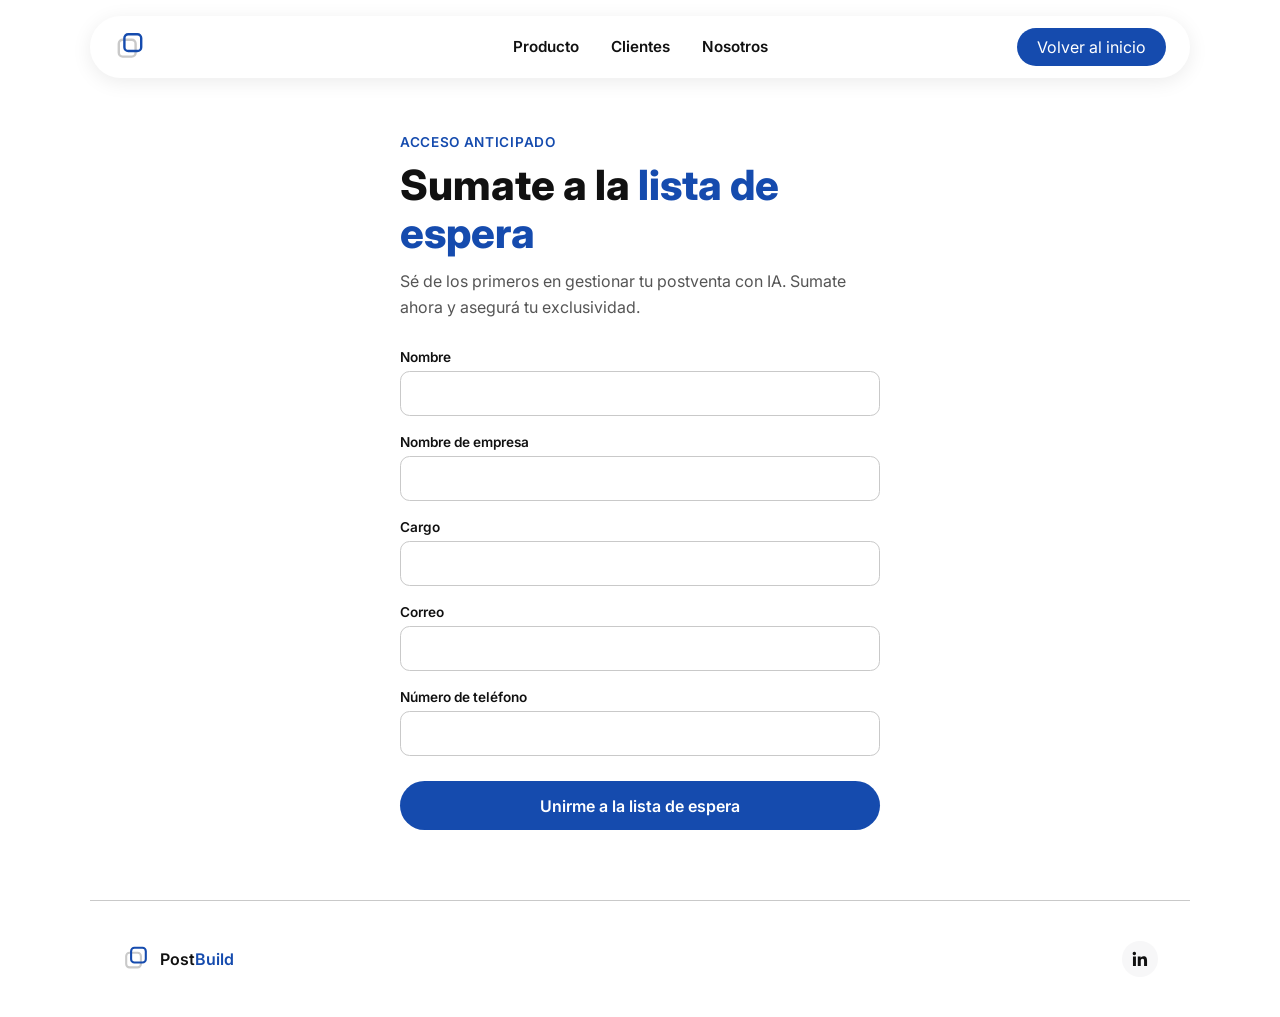
==== waitlist.html @ 0b9e725b "Add waitlist page with Google Sheets integration and email notifications Replace demo CTA with a wai" ====
<!DOCTYPE html>
<html lang="es">
<head>
  <meta charset="UTF-8">
  <meta name="viewport" content="width=device-width, initial-scale=1.0">
  <title>Lista de espera — PostBuild</title>
  <meta name="description" content="Sumate a la lista de espera de PostBuild y sé de los primeros en automatizar la postventa de tus viviendas con IA.">
  <link rel="preconnect" href="https://fonts.googleapis.com">
  <link rel="preconnect" href="https://fonts.gstatic.com" crossorigin>
  <link href="https://fonts.googleapis.com/css2?family=Inter:wght@400;500;600;800&display=swap" rel="stylesheet">
  <link rel="stylesheet" href="css/styles.css">
</head>
<body>
  <header class="navbar">
    <div class="navbar__brand">
      <a href="index.html">
        <img src="Imagenes/PostBuild_logotipo_fondo_blanco.svg" alt="PostBuild" class="navbar__logo">
      </a>
    </div>
    <nav class="navbar__nav" id="navbar-nav">
      <a href="index.html#producto">Producto</a>
      <a href="index.html#clientes">Clientes</a>
      <a href="index.html#nosotros">Nosotros</a>
    </nav>
    <a href="index.html" class="navbar__cta navbar__cta--desktop">Volver al inicio</a>
    <button class="navbar__toggle" id="navbar-toggle" aria-label="Abrir menú" aria-expanded="false">
      <span></span>
      <span></span>
      <span></span>
    </button>
  </header>

  <section class="waitlist">
    <div class="waitlist__card">
      <span class="waitlist__eyebrow">Acceso anticipado</span>
      <h1 class="waitlist__title">Sumate a la <span class="accent">lista de espera</span></h1>
      <p class="waitlist__text">Sé de los primeros en gestionar tu postventa con IA. Sumate ahora y asegurá tu exclusividad.</p>

      <form class="waitlist__form" id="waitlist-form" novalidate>
        <div class="waitlist__field">
          <label for="nombre">Nombre</label>
          <input type="text" id="nombre" name="nombre" autocomplete="name" required>
        </div>
        <div class="waitlist__field">
          <label for="empresa">Nombre de empresa</label>
          <input type="text" id="empresa" name="empresa" autocomplete="organization" required>
        </div>
        <div class="waitlist__field">
          <label for="cargo">Cargo</label>
          <input type="text" id="cargo" name="cargo" autocomplete="organization-title" required>
        </div>
        <div class="waitlist__field">
          <label for="correo">Correo</label>
          <input type="email" id="correo" name="correo" autocomplete="email" required>
        </div>
        <div class="waitlist__field">
          <label for="telefono">Número de teléfono</label>
          <input type="tel" id="telefono" name="telefono" autocomplete="tel" required>
        </div>

        <button type="submit" class="waitlist__submit">Unirme a la lista de espera</button>
      </form>

    </div>
  </section>

  <div class="waitlist__toast" id="waitlist-success" role="alert" hidden>
    <svg class="waitlist__toast-icon" viewBox="0 0 24 24" width="28" height="28" aria-hidden="true">
      <circle cx="12" cy="12" r="11" fill="#1FA855"/>
      <path d="M7 12.5l3 3 7-7" fill="none" stroke="#FFFFFF" stroke-width="2" stroke-linecap="round" stroke-linejoin="round"/>
    </svg>
    <div class="waitlist__toast-text">
      <span class="waitlist__toast-title">¡Listo!</span>
      <p>Recibimos tus datos. Te vamos a contactar apenas tengamos un cupo disponible.</p>
    </div>
  </div>

  <footer class="site-footer">
    <div class="site-footer__brand">
      <img src="Imagenes/PostBuild_logotipo_fondo_blanco.svg" alt="PostBuild" class="site-footer__logo">
      <span class="site-footer__name">Post<span class="accent">Build</span></span>
    </div>
    <a href="https://www.linkedin.com/company/postbuild-ia/?viewAsMember=true" target="_blank" rel="noopener noreferrer" class="site-footer__social" aria-label="PostBuild en LinkedIn">
      <svg viewBox="0 0 24 24" width="20" height="20" fill="currentColor" aria-hidden="true">
        <path d="M20.45 20.45h-3.56v-5.57c0-1.33-.02-3.04-1.85-3.04-1.85 0-2.14 1.45-2.14 2.94v5.67H9.34V9h3.42v1.56h.05c.48-.9 1.64-1.85 3.38-1.85 3.61 0 4.28 2.38 4.28 5.47v6.27zM5.34 7.43a2.07 2.07 0 1 1 0-4.13 2.07 2.07 0 0 1 0 4.13zM7.12 20.45H3.56V9h3.56v11.45z"/>
      </svg>
    </a>
  </footer>

  <script src="js/waitlist.js" defer></script>
</body>
</html>
---- css/styles.css ----
:root {
  --color-blue: #154BAE;
  --color-dark: #111111;
  --color-gray: #C9C9C9;
  --color-bg: #FFFFFF;
}

* {
  box-sizing: border-box;
  margin: 0;
  padding: 0;
}

body {
  font-family: 'Inter', system-ui, -apple-system, 'Segoe UI', sans-serif;
  background-color: var(--color-bg);
  color: var(--color-dark);
}

.navbar {
  position: fixed;
  top: 1rem;
  left: 0;
  right: 0;
  z-index: 1000;
  display: grid;
  grid-template-columns: 1fr auto 1fr;
  align-items: center;
  max-width: 1100px;
  margin: 0 auto;
  padding: 0.75rem 1.5rem;
  background-color: var(--color-bg);
  border-radius: 999px;
  box-shadow: 0 4px 20px rgba(0, 0, 0, 0.08);
}

.navbar__brand {
  justify-self: start;
}

.navbar__cta--desktop {
  justify-self: end;
}

.navbar__cta--mobile {
  display: none;
}

.navbar__logo {
  display: block;
  height: 32px;
  width: auto;
}

.navbar__nav {
  display: flex;
  align-items: center;
  gap: 2rem;
}

.navbar__nav a {
  color: var(--color-dark);
  text-decoration: none;
  font-weight: 600;
  font-size: 0.95rem;
  transition: color 0.2s ease;
}

.navbar__nav a:hover {
  color: var(--color-blue);
}

.navbar__cta {
  background-color: var(--color-blue);
  color: #FFFFFF !important;
  text-decoration: none;
  padding: 0.55rem 1.25rem;
  border-radius: 999px;
  transition: background-color 0.2s ease, transform 0.2s ease;
}

.navbar__cta:hover {
  background-color: #103c8c;
  transform: translateY(-1px);
}

.navbar__toggle {
  display: none;
  grid-column: 3;
  justify-self: end;
  flex-direction: column;
  justify-content: center;
  align-items: center;
  gap: 5px;
  width: 32px;
  height: 32px;
  background: none;
  border: none;
  cursor: pointer;
  padding: 0;
}

.navbar__toggle span {
  display: block;
  width: 22px;
  height: 2px;
  background-color: var(--color-dark);
  border-radius: 2px;
  transition: transform 0.25s ease, opacity 0.25s ease;
}

.navbar__toggle.is-open span:nth-child(1) {
  transform: translateY(7px) rotate(45deg);
}

.navbar__toggle.is-open span:nth-child(2) {
  opacity: 0;
}

.navbar__toggle.is-open span:nth-child(3) {
  transform: translateY(-7px) rotate(-45deg);
}

@media (max-width: 768px) {
  .navbar__nav {
    position: absolute;
    top: calc(100% + 0.75rem);
    left: 0;
    right: 0;
    flex-direction: column;
    align-items: flex-start;
    gap: 1rem;
    background-color: var(--color-bg);
    border-radius: 1.5rem;
    box-shadow: 0 4px 20px rgba(0, 0, 0, 0.08);
    padding: 1.25rem 1.5rem;
    opacity: 0;
    visibility: hidden;
    transform: translateY(-8px);
    transition: opacity 0.2s ease, transform 0.2s ease, visibility 0.2s;
  }

  .navbar__nav.is-open {
    opacity: 1;
    visibility: visible;
    transform: translateY(0);
  }

  .navbar__toggle {
    display: flex;
  }

  .navbar__cta--desktop {
    display: none;
  }

  .navbar__cta--mobile {
    display: inline-block;
    margin-top: 0.25rem;
  }
}

.hero {
  min-height: 100vh;
  display: flex;
  align-items: stretch;
  gap: 0;
}

.hero__media {
  position: relative;
  flex: 0 0 50%;
  max-width: 50%;
  opacity: 0;
  transform: translateY(20px);
  transition: opacity 0.8s ease, transform 0.8s ease;
}

.hero__media::before {
  content: '';
  position: absolute;
  top: 0;
  left: 0;
  bottom: 0;
  width: 35%;
  min-width: 160px;
  max-width: 420px;
  background: linear-gradient(to right, var(--color-bg) 0%, rgba(255, 255, 255, 0.85) 35%, rgba(255, 255, 255, 0) 100%);
  z-index: 1;
  pointer-events: none;
}

.hero__photo {
  display: block;
  width: 100%;
  height: 100%;
  border-radius: 0;
  object-fit: cover;
}

.hero__content {
  flex: 0 0 50%;
  max-width: 50%;
  display: flex;
  flex-direction: column;
  justify-content: center;
  align-items: flex-start;
  text-align: left;
  gap: 2rem;
  padding: 2rem 3rem;
}

.hero__brand .accent {
  color: var(--color-blue);
}

.hero__brand {
  font-size: clamp(3.5rem, 8vw, 6.5rem);
  font-weight: 800;
  line-height: 1.05;
  letter-spacing: -0.02em;
  opacity: 0;
  transform: translateY(20px);
  transition: opacity 0.8s ease, transform 0.8s ease;
}

.hero__title {
  font-size: clamp(1.4rem, 2.4vw, 2rem);
  font-weight: 400;
  line-height: 1.4;
  color: var(--color-dark);
  max-width: 32ch;
  opacity: 0;
  transform: translateY(20px);
  transition: opacity 0.8s ease 0.2s, transform 0.8s ease 0.2s;
}

.hero__title .accent {
  color: var(--color-blue);
}

.hero__cta {
  display: inline-block;
  background-color: var(--color-blue);
  color: #FFFFFF;
  text-decoration: none;
  font-weight: 600;
  font-size: 1.05rem;
  padding: 0.9rem 2rem;
  border-radius: 999px;
  margin-top: 0.5rem;
  opacity: 0;
  transform: translateY(20px);
  transition: opacity 0.8s ease 0.4s, transform 0.8s ease 0.4s, background-color 0.2s ease;
}

.hero__cta:hover {
  background-color: #103c8c;
}

body:not(.is-loading) .hero__media,
body:not(.is-loading) .hero__brand,
body:not(.is-loading) .hero__title,
body:not(.is-loading) .hero__cta {
  opacity: 1;
  transform: translateY(0);
}

@media (max-width: 1100px) {
  .hero__content {
    padding: 2rem 2rem;
    gap: 1.5rem;
  }

  .hero__brand {
    font-size: clamp(2.6rem, 6.5vw, 4.5rem);
  }

  .hero__title {
    font-size: clamp(1.15rem, 2vw, 1.5rem);
  }
}

@media (max-width: 900px) {
  .hero {
    min-height: auto;
    gap: 0;
  }

  .hero__content {
    padding: 6rem 1rem 1.25rem;
    gap: 1rem;
  }

  .hero__brand {
    font-size: clamp(1.5rem, 8vw, 2.4rem);
  }

  .hero__title {
    font-size: clamp(0.75rem, 3.4vw, 1rem);
  }

  .hero__cta {
    font-size: 0.85rem;
    padding: 0.6rem 1.3rem;
  }
}

@media (max-width: 480px) {
  .hero__content {
    padding: 5.5rem 0.85rem 1rem;
    gap: 0.85rem;
  }

  .hero__brand {
    font-size: clamp(1.3rem, 8vw, 1.9rem);
  }

  .hero__title {
    font-size: clamp(0.68rem, 3.2vw, 0.85rem);
  }
}

.solution {
  display: flex;
  align-items: center;
  justify-content: center;
  gap: 4rem;
  padding: 6rem 3rem;
  background-color: #F7F7F8;
}

.solution__phone {
  flex: 0 0 40%;
  display: flex;
  justify-content: center;
}

.phone {
  position: relative;
  width: 300px;
  aspect-ratio: 9 / 19;
  background-color: var(--color-bg);
  border: 10px solid var(--color-dark);
  border-radius: 2.5rem;
  box-shadow: 0 20px 40px rgba(0, 0, 0, 0.15);
  overflow: hidden;
}

.phone__notch {
  position: absolute;
  top: 0;
  left: 50%;
  transform: translateX(-50%);
  width: 90px;
  height: 18px;
  background-color: var(--color-dark);
  border-bottom-left-radius: 12px;
  border-bottom-right-radius: 12px;
  z-index: 2;
}

.phone__screen {
  display: flex;
  flex-direction: column;
  gap: 0.4rem;
  height: 100%;
  padding: 2rem 0.75rem 1rem;
  overflow: hidden;
}

.chat-header {
  display: flex;
  align-items: center;
  gap: 0.4rem;
  padding-bottom: 0.4rem;
  margin-bottom: 0.1rem;
  border-bottom: 1px solid var(--color-gray);
}

.chat-header__avatar {
  display: flex;
  align-items: center;
  justify-content: center;
  width: 20px;
  height: 20px;
  border-radius: 50%;
  background-color: var(--color-blue);
  color: #FFFFFF;
  font-size: 0.6rem;
  font-weight: 700;
  flex-shrink: 0;
}

.chat-header__info {
  display: flex;
  flex-direction: column;
  line-height: 1.2;
}

.chat-header__name {
  font-size: 0.68rem;
  font-weight: 700;
  color: var(--color-dark);
}

.chat-header__status {
  font-size: 0.55rem;
  color: #4CAF50;
}

.chat-bubble {
  max-width: 82%;
  padding: 0.4rem 0.65rem;
  border-radius: 0.75rem;
  font-size: 0.6rem;
  line-height: 1.25;
  opacity: 0;
  transform: translateY(10px);
  transition: opacity 0.4s ease, transform 0.4s ease;
}

.chat-bubble.is-visible {
  opacity: 1;
  transform: translateY(0);
}

.chat-bubble--client {
  align-self: flex-end;
  background-color: var(--color-blue);
  color: #FFFFFF;
  border-bottom-right-radius: 0.25rem;
}

.chat-bubble--ai {
  align-self: flex-start;
  background-color: var(--color-gray);
  color: var(--color-dark);
  border-bottom-left-radius: 0.25rem;
}

.chat-bubble--schedule p {
  margin-bottom: 0.3rem;
}

.schedule-card {
  display: flex;
  flex-direction: column;
  gap: 0.25rem;
}

.schedule-option {
  font-family: inherit;
  font-size: 0.56rem;
  font-weight: 600;
  color: var(--color-dark);
  background-color: var(--color-bg);
  border: 1px solid var(--color-gray);
  border-radius: 999px;
  padding: 0.25rem 0.55rem;
  text-align: left;
  cursor: default;
  transition: background-color 0.3s ease, color 0.3s ease, border-color 0.3s ease;
}

.schedule-option.is-chosen {
  background-color: var(--color-blue);
  border-color: var(--color-blue);
  color: #FFFFFF;
}

.solution__content {
  flex: 0 0 50%;
  display: flex;
  flex-direction: column;
  align-items: flex-start;
  text-align: left;
  gap: 1.25rem;
}

.solution__eyebrow {
  color: var(--color-blue);
  font-weight: 600;
  font-size: 0.85rem;
  text-transform: uppercase;
  letter-spacing: 0.05em;
}

.solution__title {
  font-size: clamp(2rem, 4vw, 3.2rem);
  font-weight: 500;
  line-height: 1.15;
  letter-spacing: -0.02em;
}

.solution__title .accent {
  color: var(--color-blue);
}

.solution__text {
  font-size: clamp(1rem, 1.5vw, 1.2rem);
  line-height: 1.6;
  color: #444444;
  max-width: 45ch;
}

@media (max-width: 1100px) {
  .solution {
    gap: 2.5rem;
    padding: 4rem 2rem;
  }

  .phone {
    width: 260px;
  }

  .solution__title {
    font-size: clamp(1.7rem, 3.4vw, 2.6rem);
  }

  .solution__text {
    font-size: clamp(0.92rem, 1.6vw, 1.05rem);
  }
}

@media (max-width: 900px) {
  .solution {
    padding: 2.5rem 1rem;
    gap: 1.25rem;
  }

  .phone {
    width: 130px;
    border-width: 6px;
    border-radius: 1.1rem;
  }

  .phone__notch {
    width: 42px;
    height: 9px;
    border-bottom-left-radius: 6px;
    border-bottom-right-radius: 6px;
  }

  .phone__screen {
    gap: 0.18rem;
    padding: 0.75rem 0.35rem 0.4rem;
  }

  .chat-header {
    gap: 0.2rem;
    padding-bottom: 0.2rem;
  }

  .chat-header__avatar {
    width: 11px;
    height: 11px;
    font-size: 0.34rem;
  }

  .chat-header__name {
    font-size: 0.36rem;
  }

  .chat-header__status {
    font-size: 0.3rem;
  }

  .chat-bubble {
    padding: 0.18rem 0.3rem;
    border-radius: 0.4rem;
    font-size: 0.32rem;
    line-height: 1.15;
  }

  .schedule-card {
    gap: 0.12rem;
  }

  .schedule-option {
    font-size: 0.28rem;
    padding: 0.12rem 0.3rem;
  }

  .solution__title {
    font-size: clamp(1.2rem, 4.5vw, 1.6rem);
  }

  .solution__text {
    font-size: clamp(0.72rem, 2.4vw, 0.85rem);
  }
}

@media (max-width: 480px) {
  .solution {
    padding: 2rem 0.85rem;
    gap: 0.85rem;
  }

  .phone {
    width: 100px;
    border-width: 5px;
    border-radius: 0.9rem;
  }

  .phone__notch {
    width: 32px;
    height: 7px;
    border-bottom-left-radius: 5px;
    border-bottom-right-radius: 5px;
  }

  .phone__screen {
    gap: 0.08rem;
    padding: 0.4rem 0.2rem 0.25rem;
  }

  .chat-header {
    gap: 0.15rem;
    padding-bottom: 0.12rem;
  }

  .chat-header__avatar {
    width: 8px;
    height: 8px;
    font-size: 0.24rem;
  }

  .chat-header__name {
    font-size: 0.27rem;
  }

  .chat-header__status {
    font-size: 0.22rem;
  }

  .chat-bubble {
    padding: 0.1rem 0.22rem;
    border-radius: 0.3rem;
    font-size: 0.23rem;
  }

  .schedule-card {
    gap: 0.08rem;
  }

  .schedule-option {
    font-size: 0.2rem;
    padding: 0.08rem 0.22rem;
  }

  .solution__title {
    font-size: clamp(1rem, 5vw, 1.3rem);
  }

  .solution__text {
    font-size: 0.68rem;
  }
}

.ops {
  display: flex;
  align-items: center;
  justify-content: center;
  gap: 4rem;
  padding: 6rem 3rem;
  background-color: var(--color-bg);
}

.ops__screen-wrap {
  flex: 0 0 55%;
  display: flex;
  justify-content: center;
}

.ops__content {
  flex: 0 0 45%;
  display: flex;
  flex-direction: column;
  align-items: flex-start;
  text-align: left;
  gap: 1.25rem;
}

.tablet-frame {
  position: relative;
  width: 100%;
  max-width: 600px;
  aspect-ratio: 16 / 10;
  background-color: var(--color-dark);
  border-radius: 1.75rem;
  padding: 6px;
  box-shadow: 0 25px 50px rgba(0, 0, 0, 0.18);
}

.tablet-frame__camera {
  position: absolute;
  top: 6px;
  left: 50%;
  transform: translateX(-50%);
  width: 6px;
  height: 6px;
  border-radius: 50%;
  background-color: #555555;
}

.tablet-screen {
  position: relative;
  width: 100%;
  height: 100%;
  background-color: var(--color-bg);
  border-radius: 0.9rem;
  overflow: hidden;
}

.calendar-month,
.calendar-day {
  position: absolute;
  inset: 0;
  display: flex;
  flex-direction: column;
  padding: 1.1rem 1.25rem;
  transition: opacity 0.6s ease, transform 0.6s ease;
}

.calendar-month__header {
  display: flex;
  align-items: center;
  justify-content: space-between;
  margin-bottom: 0.6rem;
}

.calendar-month__title {
  font-weight: 800;
  font-size: 0.95rem;
  color: var(--color-dark);
}

.calendar-month__weekdays {
  display: flex;
  gap: 0.5rem;
}

.calendar-month__weekdays span {
  width: 20px;
  text-align: center;
  font-size: 0.62rem;
  font-weight: 700;
  color: #999999;
}

.calendar-grid {
  display: grid;
  grid-template-columns: repeat(7, 1fr);
  gap: 0.35rem;
  flex: 1;
}

.calendar-day-cell {
  display: flex;
  align-items: center;
  justify-content: center;
  font-size: 0.68rem;
  color: #555555;
  background-color: #FAFAFA;
  border-radius: 0.4rem;
  transition: background-color 0.3s ease, color 0.3s ease;
}

.calendar-day-cell.is-target {
  background-color: var(--color-blue);
  color: #FFFFFF;
  font-weight: 700;
}

.calendar-day {
  opacity: 0;
  transform: scale(0.15);
  transform-origin: 50% 50%;
  pointer-events: none;
  background-color: var(--color-bg);
}

.calendar-day.is-visible {
  opacity: 1;
  transform: scale(1);
  pointer-events: auto;
}

.calendar-day__title {
  font-weight: 800;
  font-size: 1rem;
  color: var(--color-dark);
  margin-bottom: 0.85rem;
}

.calendar-day__visits {
  display: flex;
  flex-direction: column;
  gap: 0.6rem;
}

.visit-row {
  display: flex;
  align-items: center;
  gap: 0.85rem;
  padding: 0.65rem 0.75rem;
  background-color: #FAFAFA;
  border: 1px solid var(--color-gray);
  border-radius: 0.6rem;
}

.visit-row__time {
  flex: 0 0 auto;
  font-weight: 700;
  font-size: 0.8rem;
  color: var(--color-blue);
}

.visit-row__info {
  flex: 1;
  display: flex;
  flex-direction: column;
  gap: 0.1rem;
  min-width: 0;
}

.visit-row__type {
  font-weight: 700;
  font-size: 0.78rem;
  color: var(--color-dark);
}

.visit-row__tech {
  font-size: 0.72rem;
  color: #555555;
}

.visit-row__badge {
  flex: 0 0 auto;
  font-size: 0.68rem;
  font-weight: 700;
  padding: 0.3rem 0.65rem;
  border-radius: 999px;
  background-color: var(--color-gray);
  color: var(--color-dark);
  transition: background-color 0.3s ease, color 0.3s ease;
}

.visit-row__badge.badge--approved {
  background-color: #1E8E3E;
  color: #FFFFFF;
}

.visit-row__badge.badge--rejected {
  background-color: #D93025;
  color: #FFFFFF;
}

.visit-row__badge.badge--done {
  background-color: var(--color-blue);
  color: #FFFFFF;
}

@media (max-width: 1100px) {
  .ops {
    gap: 2.5rem;
    padding: 4rem 2rem;
  }

  .tablet-frame {
    max-width: 460px;
  }
}

@media (max-width: 900px) {
  .ops {
    padding: 2.5rem 1rem;
    gap: 1.25rem;
  }

  .ops__screen-wrap {
    flex: 0 0 50%;
  }

  .ops__content {
    flex: 0 0 50%;
  }

  .tablet-frame {
    max-width: 220px;
    border-radius: 0.9rem;
  }

  .tablet-screen {
    border-radius: 0.5rem;
  }

  .visit-row__tech {
    display: none;
  }

  .calendar-month,
  .calendar-day {
    padding: 0.5rem 0.55rem;
  }

  .calendar-month__title {
    font-size: 0.5rem;
  }

  .calendar-month__weekdays span {
    width: 10px;
    font-size: 0.34rem;
  }

  .calendar-day-cell {
    font-size: 0.36rem;
  }

  .calendar-day__title {
    font-size: 0.55rem;
    margin-bottom: 0.35rem;
  }

  .visit-row {
    gap: 0.35rem;
    padding: 0.3rem 0.35rem;
  }

  .visit-row__time {
    font-size: 0.4rem;
  }

  .visit-row__type {
    font-size: 0.4rem;
  }

  .visit-row__badge {
    font-size: 0.34rem;
    padding: 0.15rem 0.3rem;
  }
}

@media (max-width: 480px) {
  .ops {
    padding: 2rem 0.85rem;
    gap: 0.85rem;
  }

  .tablet-frame {
    max-width: 170px;
    border-radius: 0.7rem;
  }

  .tablet-screen {
    border-radius: 0.4rem;
  }
}

.metrics {
  display: flex;
  flex-direction: column;
  align-items: center;
  gap: 3rem;
  padding: 6rem 3rem;
  background-color: #F7F7F8;
}

.metrics__header {
  max-width: 700px;
  display: flex;
  flex-direction: column;
  align-items: center;
  text-align: center;
  gap: 1rem;
}

.metrics__text {
  font-size: clamp(0.9rem, 1.2vw, 1.05rem);
  line-height: 1.6;
  color: #555555;
  max-width: 55ch;
}

.metrics__grid {
  display: grid;
  grid-template-columns: 1fr;
  gap: 1.5rem;
  width: 100%;
  max-width: 1100px;
}

.metric-card {
  background-color: var(--color-bg);
  border: none;
  box-shadow: 0 4px 16px rgba(0, 0, 0, 0.06);
  border-radius: 1rem;
  padding: 1.75rem 1.5rem;
  display: flex;
  flex-direction: column;
  gap: 0.5rem;
  text-align: left;
  opacity: 0;
  transform: translateY(20px);
  transition: opacity 0.6s ease, transform 0.6s ease;
}

.metric-card.is-visible {
  opacity: 1;
  transform: translateY(0);
}

.metric-card__label {
  font-size: 0.75rem;
  font-weight: 600;
  color: #777777;
}

.metric-card__value {
  font-size: clamp(1.8rem, 3vw, 2.4rem);
  font-weight: 800;
  font-variant-numeric: proportional-nums;
  color: var(--color-dark);
}

.metric-card__value--text {
  color: var(--color-blue);
}

.metric-card__desc {
  font-size: 0.85rem;
  color: #555555;
}

@media (max-width: 1100px) {
  .metrics {
    padding: 4rem 2rem;
  }

  .metrics__grid {
    grid-template-columns: 1fr;
  }
}

@media (max-width: 900px) {
  .metrics {
    padding: 2.5rem 1rem;
    gap: 1.5rem;
  }

  .metrics__grid {
    grid-template-columns: 1fr;
    gap: 0.5rem;
  }

  .metric-card {
    padding: 0.6rem 0.5rem;
    gap: 0.2rem;
    border-radius: 0.5rem;
  }

  .metric-card__label {
    font-size: 0.42rem;
  }

  .metric-card__value {
    font-size: clamp(0.8rem, 3.2vw, 1.1rem);
  }

  .metric-card__desc {
    font-size: 0.4rem;
  }
}

@media (max-width: 480px) {
  .metrics {
    padding: 2rem 0.85rem;
  }

  .metrics__grid {
    gap: 0.35rem;
  }

  .metric-card {
    padding: 0.45rem 0.4rem;
  }

  .metric-card__label {
    font-size: 0.36rem;
  }

  .metric-card__value {
    font-size: clamp(0.68rem, 3.6vw, 0.9rem);
  }

  .metric-card__desc {
    font-size: 0.34rem;
  }
}

.waitlist {
  display: flex;
  justify-content: center;
  align-items: center;
  min-height: 100vh;
  padding: 8rem 1.5rem 4rem;
}

.waitlist__card {
  width: 100%;
  max-width: 480px;
  display: flex;
  flex-direction: column;
  gap: 0.75rem;
}

.waitlist__eyebrow {
  color: var(--color-blue);
  font-weight: 600;
  font-size: 0.85rem;
  text-transform: uppercase;
  letter-spacing: 0.05em;
}

.waitlist__title {
  font-size: clamp(2rem, 4vw, 2.6rem);
  font-weight: 800;
  line-height: 1.15;
}

.waitlist__title .accent {
  color: var(--color-blue);
}

.waitlist__text {
  color: #555555;
  font-size: 1rem;
  line-height: 1.6;
  margin-bottom: 1rem;
}

.waitlist__form {
  display: flex;
  flex-direction: column;
  gap: 1.1rem;
}

.waitlist__field {
  display: flex;
  flex-direction: column;
  gap: 0.4rem;
}

.waitlist__field label {
  font-size: 0.85rem;
  font-weight: 600;
  color: var(--color-dark);
}

.waitlist__field input {
  font-family: inherit;
  font-size: 0.95rem;
  padding: 0.75rem 1rem;
  border: 1px solid var(--color-gray);
  border-radius: 0.6rem;
  background-color: var(--color-bg);
  color: var(--color-dark);
  transition: border-color 0.2s ease;
}

.waitlist__field input:focus {
  outline: none;
  border-color: var(--color-blue);
}

.waitlist__field input:invalid.is-touched {
  border-color: #d64545;
}

.waitlist__submit {
  margin-top: 0.5rem;
  background-color: var(--color-blue);
  color: #FFFFFF;
  border: none;
  font-family: inherit;
  font-weight: 600;
  font-size: 1rem;
  padding: 0.9rem 1.5rem;
  border-radius: 999px;
  cursor: pointer;
  transition: background-color 0.2s ease, transform 0.2s ease;
}

.waitlist__submit:hover {
  background-color: #103c8c;
  transform: translateY(-1px);
}

.waitlist__toast {
  position: fixed;
  top: 1.5rem;
  right: 1.5rem;
  z-index: 2000;
  display: flex;
  align-items: flex-start;
  gap: 0.75rem;
  max-width: 360px;
  padding: 1.1rem 1.25rem;
  border-radius: 1rem;
  background-color: var(--color-bg);
  box-shadow: 0 12px 32px rgba(0, 0, 0, 0.14);
  opacity: 0;
  transform: translateY(-12px);
  transition: opacity 0.3s ease, transform 0.3s ease;
}

.waitlist__toast.is-visible {
  opacity: 1;
  transform: translateY(0);
}

.waitlist__toast-icon {
  flex-shrink: 0;
}

.waitlist__toast-title {
  display: block;
  font-weight: 700;
  font-size: 1rem;
  margin-bottom: 0.15rem;
}

.waitlist__toast-text p {
  color: #555555;
  font-size: 0.85rem;
  line-height: 1.4;
}

@media (max-width: 480px) {
  .waitlist__toast {
    top: 1rem;
    right: 1rem;
    left: 1rem;
    max-width: none;
  }
}

@media (max-width: 480px) {
  .waitlist {
    padding: 6.5rem 1rem 3rem;
  }
}

.site-footer {
  display: flex;
  align-items: center;
  justify-content: space-between;
  gap: 1.5rem;
  padding: 2.5rem 2rem;
  max-width: 1100px;
  margin: 0 auto;
  background-color: var(--color-bg);
  border-top: 1px solid var(--color-gray);
}

.site-footer__brand {
  display: flex;
  align-items: center;
  gap: 0.6rem;
}

.site-footer__logo {
  height: 28px;
  width: auto;
}

.site-footer__name {
  font-size: 1rem;
  font-weight: 600;
  color: var(--color-dark);
}

.site-footer__name .accent {
  color: var(--color-blue);
}

.site-footer__social {
  display: flex;
  align-items: center;
  justify-content: center;
  width: 36px;
  height: 36px;
  border-radius: 50%;
  background-color: #F7F7F8;
  color: var(--color-dark);
  transition: background-color 0.2s ease, color 0.2s ease;
}

.site-footer__social:hover {
  background-color: var(--color-blue);
  color: #FFFFFF;
}
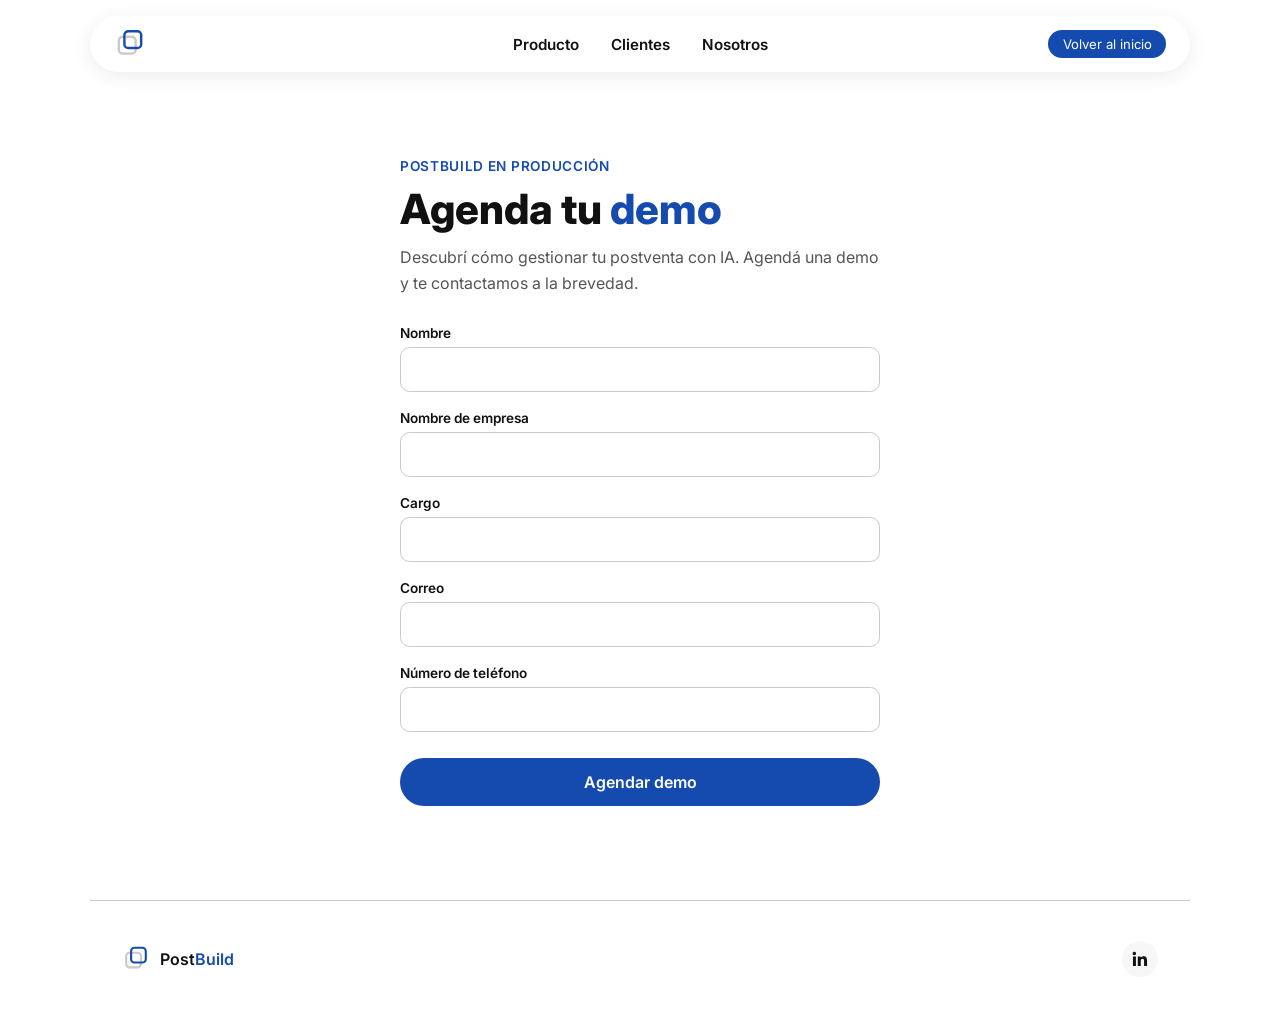
==== commit 2bae455c: "Add ETM Day and DAG project news cards, switch waitlist to demo booking, add favicon Co-Authored-By:" ====
--- a/waitlist.html
+++ b/waitlist.html
@@ -3,8 +3,9 @@
 <head>
   <meta charset="UTF-8">
   <meta name="viewport" content="width=device-width, initial-scale=1.0">
-  <title>Lista de espera — PostBuild</title>
-  <meta name="description" content="Sumate a la lista de espera de PostBuild y sé de los primeros en automatizar la postventa de tus viviendas con IA.">
+  <title>Agendar demo — PostBuild</title>
+  <meta name="description" content="Agendá una demo de PostBuild y descubrí cómo automatizar la postventa de tus viviendas con IA.">
+  <link rel="icon" type="image/svg+xml" href="Imagenes/PostBuild_logo_fondo_blanco.svg">
   <link rel="preconnect" href="https://fonts.googleapis.com">
   <link rel="preconnect" href="https://fonts.gstatic.com" crossorigin>
   <link href="https://fonts.googleapis.com/css2?family=Inter:wght@400;500;600;800&display=swap" rel="stylesheet">
@@ -32,9 +33,9 @@
 
   <section class="waitlist">
     <div class="waitlist__card">
-      <span class="waitlist__eyebrow">Acceso anticipado</span>
-      <h1 class="waitlist__title">Sumate a la <span class="accent">lista de espera</span></h1>
-      <p class="waitlist__text">Sé de los primeros en gestionar tu postventa con IA. Sumate ahora y asegurá tu exclusividad.</p>
+      <span class="waitlist__eyebrow">PostBuild en producción</span>
+      <h1 class="waitlist__title">Agenda tu <span class="accent">demo</span></h1>
+      <p class="waitlist__text">Descubrí cómo gestionar tu postventa con IA. Agendá una demo y te contactamos a la brevedad.</p>
 
       <form class="waitlist__form" id="waitlist-form" novalidate>
         <div class="waitlist__field">
@@ -58,7 +59,7 @@
           <input type="tel" id="telefono" name="telefono" autocomplete="tel" required>
         </div>
 
-        <button type="submit" class="waitlist__submit">Unirme a la lista de espera</button>
+        <button type="submit" class="waitlist__submit">Agendar demo</button>
       </form>
 
     </div>
@@ -71,7 +72,7 @@
     </svg>
     <div class="waitlist__toast-text">
       <span class="waitlist__toast-title">¡Listo!</span>
-      <p>Recibimos tus datos. Te vamos a contactar apenas tengamos un cupo disponible.</p>
+      <p>Recibimos tus datos. Te vamos a contactar para coordinar tu demo.</p>
     </div>
   </div>
 
--- a/css/styles.css
+++ b/css/styles.css
@@ -36,13 +36,41 @@
 
 .navbar__brand {
   justify-self: start;
-}
-
-.navbar__cta--desktop {
+  display: flex;
+  align-items: center;
+  gap: 0.5rem;
+}
+
+.navbar__name {
+  font-size: 1.05rem;
+  font-weight: 400;
+  color: var(--color-dark);
+}
+
+.navbar__actions--desktop {
   justify-self: end;
+  display: flex;
+  align-items: center;
+  gap: 1.25rem;
+}
+
+.navbar__login {
+  color: var(--color-dark);
+  text-decoration: none;
+  font-weight: 600;
+  font-size: 0.95rem;
+  transition: color 0.2s ease;
+}
+
+.navbar__login:hover {
+  color: var(--color-blue);
 }
 
 .navbar__cta--mobile {
+  display: none;
+}
+
+.navbar__login--mobile {
   display: none;
 }
 
@@ -82,6 +110,14 @@
 .navbar__cta:hover {
   background-color: #103c8c;
   transform: translateY(-1px);
+}
+
+.navbar__cta--desktop {
+  grid-column: 3;
+  justify-self: end;
+  padding: 0.4rem 0.9rem;
+  font-size: 0.82rem;
+  white-space: nowrap;
 }
 
 .navbar__toggle {
@@ -150,8 +186,12 @@
     display: flex;
   }
 
-  .navbar__cta--desktop {
+  .navbar__actions--desktop {
     display: none;
+  }
+
+  .navbar__login--mobile {
+    display: inline-block;
   }
 
   .navbar__cta--mobile {
@@ -161,52 +201,113 @@
 }
 
 .hero {
-  min-height: 100vh;
+  position: relative;
+  min-height: 80vh;
   display: flex;
   align-items: stretch;
   gap: 0;
-}
-
-.hero__media {
+  background-image: linear-gradient(rgba(255, 255, 255, 0.82), rgba(255, 255, 255, 0.82)), url('../Imagenes/1.png');
+  background-size: cover;
+  background-position: center;
+  background-repeat: no-repeat;
+}
+
+.hero__video {
   position: relative;
-  flex: 0 0 50%;
-  max-width: 50%;
+  width: 420px;
+  margin-left: 2.5rem;
+  border-radius: 1rem;
+  overflow: hidden;
+  box-shadow: 0 10px 30px rgba(0, 0, 0, 0.15);
+}
+
+.hero__video video {
+  display: block;
+  width: 100%;
+  height: auto;
+}
+
+.hero__video-toggle {
+  position: absolute;
+  bottom: 0.75rem;
+  right: 0.75rem;
+  width: 36px;
+  height: 36px;
+  display: flex;
+  align-items: center;
+  justify-content: center;
+  background-color: rgba(17, 17, 17, 0.55);
+  border: none;
+  border-radius: 999px;
+  color: #FFFFFF;
+  cursor: pointer;
   opacity: 0;
-  transform: translateY(20px);
-  transition: opacity 0.8s ease, transform 0.8s ease;
-}
-
-.hero__media::before {
+  transition: opacity 0.2s ease, background-color 0.2s ease;
+}
+
+.hero__video:hover .hero__video-toggle,
+.hero__video-toggle:focus-visible {
+  opacity: 1;
+}
+
+.hero__video-toggle:hover {
+  background-color: rgba(17, 17, 17, 0.75);
+}
+
+.hero__video-icon {
+  width: 16px;
+  height: 16px;
+}
+
+.hero__video-icon--play {
+  display: none;
+}
+
+.hero__video-toggle.is-paused .hero__video-icon--pause {
+  display: none;
+}
+
+.hero__video-toggle.is-paused .hero__video-icon--play {
+  display: block;
+}
+
+.hero__video-toggle.is-paused {
+  opacity: 1;
+}
+
+@media (max-width: 900px) {
+  .hero__video {
+    width: 100%;
+    max-width: 420px;
+    margin-left: 0;
+    margin-top: 1rem;
+  }
+}
+
+.hero::after {
   content: '';
   position: absolute;
-  top: 0;
   left: 0;
+  right: 0;
   bottom: 0;
-  width: 35%;
-  min-width: 160px;
-  max-width: 420px;
-  background: linear-gradient(to right, var(--color-bg) 0%, rgba(255, 255, 255, 0.85) 35%, rgba(255, 255, 255, 0) 100%);
+  height: 260px;
+  background: linear-gradient(to bottom, rgba(255, 255, 255, 0) 0%, rgba(255, 255, 255, 0.5) 40%, var(--color-bg) 85%);
+  pointer-events: none;
+}
+
+.hero__content {
+  position: relative;
   z-index: 1;
-  pointer-events: none;
-}
-
-.hero__photo {
-  display: block;
-  width: 100%;
-  height: 100%;
-  border-radius: 0;
-  object-fit: cover;
-}
-
-.hero__content {
-  flex: 0 0 50%;
-  max-width: 50%;
+  flex: 1 1 100%;
+  max-width: 1100px;
+  margin: 0 auto;
+  width: 100%;
   display: flex;
   flex-direction: column;
   justify-content: center;
   align-items: flex-start;
   text-align: left;
-  gap: 2rem;
+  gap: 0.75rem;
   padding: 2rem 3rem;
 }
 
@@ -225,11 +326,12 @@
 }
 
 .hero__title {
-  font-size: clamp(1.4rem, 2.4vw, 2rem);
-  font-weight: 400;
-  line-height: 1.4;
+  font-size: clamp(2.2rem, 3.6vw, 3.2rem);
+  font-weight: 300;
+  line-height: 1.25;
   color: var(--color-dark);
   max-width: 32ch;
+  margin-top: 7rem;
   opacity: 0;
   transform: translateY(20px);
   transition: opacity 0.8s ease 0.2s, transform 0.8s ease 0.2s;
@@ -237,6 +339,14 @@
 
 .hero__title .accent {
   color: var(--color-blue);
+}
+
+.hero__actions {
+  display: flex;
+  flex-wrap: wrap;
+  align-items: center;
+  gap: 1rem;
+  margin-top: 0.5rem;
 }
 
 .hero__cta {
@@ -248,19 +358,30 @@
   font-size: 1.05rem;
   padding: 0.9rem 2rem;
   border-radius: 999px;
-  margin-top: 0.5rem;
+  border: 1px solid var(--color-blue);
   opacity: 0;
   transform: translateY(20px);
-  transition: opacity 0.8s ease 0.4s, transform 0.8s ease 0.4s, background-color 0.2s ease;
+  transition: opacity 0.8s ease 0.4s, transform 0.8s ease 0.4s, background-color 0.2s ease, color 0.2s ease, border-color 0.2s ease;
 }
 
 .hero__cta:hover {
   background-color: #103c8c;
 }
 
-body:not(.is-loading) .hero__media,
+.hero__cta--secondary {
+  background-color: #FFFFFF;
+  color: var(--color-blue);
+}
+
+.hero__cta--secondary:hover {
+  background-color: var(--color-bg);
+  border-color: #103c8c;
+  color: #103c8c;
+}
+
 body:not(.is-loading) .hero__brand,
 body:not(.is-loading) .hero__title,
+body:not(.is-loading) .hero__actions,
 body:not(.is-loading) .hero__cta {
   opacity: 1;
   transform: translateY(0);
@@ -277,7 +398,7 @@
   }
 
   .hero__title {
-    font-size: clamp(1.15rem, 2vw, 1.5rem);
+    font-size: clamp(1.8rem, 3.2vw, 2.4rem);
   }
 }
 
@@ -297,7 +418,8 @@
   }
 
   .hero__title {
-    font-size: clamp(0.75rem, 3.4vw, 1rem);
+    font-size: clamp(1.2rem, 5.4vw, 1.7rem);
+    margin-top: 1rem;
   }
 
   .hero__cta {
@@ -317,785 +439,1193 @@
   }
 
   .hero__title {
-    font-size: clamp(0.68rem, 3.2vw, 0.85rem);
-  }
-}
-
-.solution {
+    font-size: clamp(1.1rem, 6vw, 1.4rem);
+    margin-top: 0.5rem;
+  }
+}
+
+.about {
+  display: flex;
+  align-items: center;
+  gap: 4rem;
+  max-width: 1100px;
+  margin: 0 auto;
+  padding: 5rem 1.5rem 6rem;
+}
+
+.about__content {
+  flex: 1 1 55%;
+  display: flex;
+  flex-direction: column;
+  gap: 1.25rem;
+}
+
+.about__intro-card {
+  display: flex;
+  flex-direction: column;
+  gap: 0.75rem;
+  background-color: #FFFFFF;
+  border-radius: 1rem;
+  padding: 1.75rem;
+  box-shadow: 0 10px 30px rgba(0, 0, 0, 0.1);
+}
+
+.about__eyebrow {
+  color: var(--color-dark);
+  font-weight: 500;
+  font-size: 1.3rem;
+  text-transform: uppercase;
+  letter-spacing: 0.08em;
+}
+
+.about__eyebrow strong {
+  font-weight: 700;
+}
+
+.about__title {
+  font-size: clamp(1.4rem, 2.2vw, 1.8rem);
+  font-weight: 300;
+  line-height: 1.2;
+  letter-spacing: -0.01em;
+}
+
+.about__title .accent {
+  color: var(--color-blue);
+}
+
+.about__text {
+  color: #555555;
+  font-size: 1.05rem;
+  line-height: 1.65;
+  max-width: 44ch;
+}
+
+.about__features {
+  display: grid;
+  grid-template-columns: 1fr 1fr;
+  gap: 1rem;
+  margin-top: 1rem;
+}
+
+.about__feature {
+  display: flex;
+  flex-direction: column;
+  gap: 0.5rem;
+  padding: 1.5rem;
+  border-radius: 1rem;
+  box-shadow: 0 10px 30px rgba(0, 0, 0, 0.1);
+}
+
+.about__feature--light {
+  background-color: #FFFFFF;
+}
+
+.about__feature--dark {
+  background-color: var(--color-blue);
+}
+
+.about__feature-title {
+  font-size: 1.05rem;
+  font-weight: 600;
+}
+
+.about__feature--light .about__feature-title {
+  color: var(--color-dark);
+}
+
+.about__feature--dark .about__feature-title {
+  color: #FFFFFF;
+}
+
+.about__feature-text {
+  font-size: 0.95rem;
+  line-height: 1.55;
+}
+
+.about__feature--light .about__feature-text {
+  color: #666666;
+}
+
+.about__feature--dark .about__feature-text {
+  color: rgba(255, 255, 255, 0.85);
+}
+
+.about__graphic {
+  flex: 1 1 45%;
+  align-self: flex-start;
+  display: flex;
+  flex-direction: column;
+  align-items: flex-start;
+  gap: 1rem;
+}
+
+.about__graphic .about__eyebrow {
+  margin-left: 0.5rem;
+}
+
+.about__graphic .building {
+  width: 100%;
+  max-width: 420px;
+  height: auto;
+}
+
+.window-blink {
+  animation: window-glow 2.8s ease-in-out infinite;
+}
+
+@keyframes window-glow {
+  0%, 100% { opacity: 0.2; }
+  50% { opacity: 1; }
+}
+
+@media (max-width: 900px) {
+  .about {
+    flex-direction: column;
+    gap: 2.5rem;
+    padding: 4rem 1.5rem;
+    text-align: center;
+  }
+
+  .about__content {
+    align-items: center;
+  }
+
+  .about__text {
+    max-width: 50ch;
+  }
+
+  .about__feature {
+    text-align: left;
+  }
+
+  .about__graphic {
+    align-items: center;
+    width: 100%;
+  }
+
+  .about__graphic .about__eyebrow {
+    margin-left: 0;
+  }
+
+  .about__graphic .building {
+    max-width: 340px;
+  }
+}
+
+@media (max-width: 480px) {
+  .about {
+    padding: 3rem 1rem;
+  }
+
+  .about__title {
+    font-size: clamp(1.5rem, 6vw, 1.9rem);
+  }
+
+  .about__text {
+    font-size: 0.95rem;
+  }
+
+  .about__eyebrow {
+    font-size: 1rem;
+  }
+
+  .about__features {
+    grid-template-columns: 1fr;
+  }
+}
+
+.intro-banner__title {
+  font-size: clamp(1.25rem, 2vw, 1.6rem);
+  font-weight: 300;
+  line-height: 1.3;
+  letter-spacing: -0.01em;
+  max-width: 820px;
+  margin: 0;
+  text-align: left;
+}
+
+.intro-banner__highlight {
+  font-weight: 700;
+}
+
+@media (max-width: 480px) {
+  .intro-banner__title {
+    font-size: clamp(1.5rem, 6vw, 1.9rem);
+  }
+}
+
+.ai-support {
+  width: 100%;
+  background-color: #EAF1FB;
+}
+
+.team-banner {
+  width: 100%;
+  background-color: #FFFFFF;
+}
+
+.team-banner__container {
+  max-width: 1200px;
+  margin: 0 auto;
+  padding: 3rem 1.5rem;
+}
+
+.team-banner__layout {
+  display: grid;
+  grid-template-columns: 1fr auto 1fr;
+  align-items: center;
+  column-gap: 0.75rem;
+  margin-top: 2.5rem;
+}
+
+.team-banner__side {
+  display: flex;
+  align-items: center;
+  min-width: 0;
+}
+
+.team-banner__side--left {
+  justify-content: flex-start;
+}
+
+.team-banner__side--right {
+  justify-content: flex-end;
+}
+
+.stats-grid {
+  display: grid;
+  grid-template-columns: repeat(2, 190px);
+  gap: 0.9rem;
+  flex: 0 0 auto;
+}
+
+.stats-grid__card {
+  display: flex;
+  align-items: center;
+  gap: 0.75rem;
+  background-color: #EAF1FB;
+  border-radius: 1.1rem;
+  padding: 0.85rem 1.1rem;
+  text-align: left;
+  transition: transform 0.2s ease, box-shadow 0.2s ease;
+}
+
+.stats-grid__card:hover {
+  transform: translateY(-3px);
+  box-shadow: 0 8px 18px rgba(21, 60, 140, 0.08);
+}
+
+.stats-grid__card--wide {
+  grid-column: 1 / -1;
+  justify-self: stretch;
+  width: auto;
+}
+
+.stats-grid__icon {
+  width: 22px;
+  height: 22px;
+  flex-shrink: 0;
+}
+
+.stats-grid__title {
+  font-size: 0.85rem;
+  font-weight: 600;
+  line-height: 1.25;
+  margin: 0;
+  color: var(--color-dark);
+}
+
+/* Visual: hub con logo conectado + animación orbital de estadísticas */
+
+.team-banner__hub {
+  position: relative;
+  width: 140px;
+  height: 140px;
+  flex-shrink: 0;
+}
+
+.team-banner__connector {
+  position: relative;
+  flex: 1 1 60px;
+  min-width: 48px;
+  height: 2px;
+  display: flex;
+  align-items: center;
+}
+
+.team-banner__connector-line {
+  width: 100%;
+  height: 2px;
+  background-color: #C7D9F2;
+  border-radius: 2px;
+}
+
+.team-banner__connector-dot {
+  position: absolute;
+  top: 50%;
+  left: 0;
+  width: 7px;
+  height: 7px;
+  margin-top: -3.5px;
+  border-radius: 50%;
+  background-color: var(--color-blue);
+  animation: connector-flow 2.4s ease-in-out infinite;
+}
+
+@keyframes connector-flow {
+  0% { left: 0; opacity: 0; }
+  15% { opacity: 1; }
+  85% { opacity: 1; }
+  100% { left: calc(100% - 7px); opacity: 0; }
+}
+
+.team-banner__hub-center {
+  position: absolute;
+  top: 50%;
+  left: 50%;
+  transform: translate(-50%, -50%);
+  width: 72px;
+  height: 72px;
+  background-color: #FFFFFF;
+  border-radius: 50%;
+  box-shadow: 0 6px 18px rgba(21, 60, 140, 0.12);
   display: flex;
   align-items: center;
   justify-content: center;
-  gap: 4rem;
-  padding: 6rem 3rem;
-  background-color: #F7F7F8;
-}
-
-.solution__phone {
-  flex: 0 0 40%;
-  display: flex;
+}
+
+.team-banner__hub-logo {
+  width: 38px;
+  height: auto;
+}
+
+.team-banner__graphic {
+  position: relative;
+  width: 390px;
+  height: 170px;
+  flex-shrink: 0;
+  background-color: #EAF1FB;
+  border-radius: 1.5rem;
+  padding: 1.25rem 1.5rem 1.1rem;
+  overflow: hidden;
+}
+
+.team-banner__graphic-line {
+  position: absolute;
+  inset: 0;
+  width: 100%;
+  height: 100%;
+}
+
+.team-banner__graphic-path {
+  stroke-dasharray: 1;
+  stroke-dashoffset: 1;
+  animation: graphic-line-draw 4s ease-in-out infinite;
+}
+
+.team-banner__graphic-dot {
+  filter: drop-shadow(0 0 4px rgba(21, 86, 199, 0.5));
+}
+
+@keyframes graphic-line-draw {
+  0% { stroke-dashoffset: 1; }
+  55% { stroke-dashoffset: 0; }
+  100% { stroke-dashoffset: 0; }
+}
+
+.team-banner__graphic-bars {
+  position: relative;
+  z-index: 1;
+  display: flex;
+  align-items: flex-end;
+  gap: 0.9rem;
+  width: 100%;
+  height: 100%;
+}
+
+.team-banner__graphic-bars span {
+  flex: 1;
+  height: var(--h);
+  background-color: var(--color-blue);
+  opacity: 0.22;
+  border-radius: 6px 6px 0 0;
+  transform-origin: bottom;
+  animation: graphic-bar-grow 2.8s ease-in-out infinite;
+  animation-delay: var(--d);
+}
+
+@keyframes graphic-bar-grow {
+  0%, 100% { transform: scaleY(0.82); }
+  50% { transform: scaleY(1); }
+}
+
+@media (max-width: 860px) {
+  .team-banner__layout {
+    display: flex;
+    flex-direction: column;
+    gap: 1.5rem;
+  }
+
+  .team-banner__side {
+    justify-content: center;
+  }
+
+  .team-banner__connector {
+    display: none;
+  }
+}
+
+@media (max-width: 560px) {
+  .stats-grid {
+    grid-template-columns: repeat(2, 140px);
+  }
+
+  .stats-grid__card--wide {
+    width: auto;
+  }
+
+  .team-banner__connector {
+    flex: 1 1 32px;
+    min-width: 32px;
+  }
+
+  .team-banner__hub {
+    width: 110px;
+    height: 110px;
+  }
+
+  .team-banner__hub-center {
+    width: 58px;
+    height: 58px;
+  }
+
+  .team-banner__hub-logo {
+    width: 30px;
+  }
+
+  .team-banner__graphic {
+    width: 294px;
+    height: 140px;
+    padding: 1rem 1.1rem 0.9rem;
+  }
+
+  .team-banner__graphic-bars {
+    gap: 0.6rem;
+  }
+}
+
+.news {
+  width: 100%;
+  background: linear-gradient(to bottom, #FFFFFF 0%, #EAF1FB 50%, #EAF1FB 100%);
+}
+
+.news__container {
+  max-width: 1200px;
+  margin: 0 auto;
+  padding: 3rem 1.5rem;
+}
+
+.news-grid {
+  width: 100%;
+  max-width: 900px;
+  margin: 2.5rem auto 0;
+  overflow: hidden;
+  -webkit-mask-image: linear-gradient(to right, transparent 0, #000 60px, #000 calc(100% - 60px), transparent 100%);
+  mask-image: linear-gradient(to right, transparent 0, #000 60px, #000 calc(100% - 60px), transparent 100%);
+}
+
+.news-grid__track {
+  display: flex;
+  width: max-content;
+  animation: news-grid-scroll 22s linear infinite;
+}
+
+.news-grid__track:hover {
+  animation-play-state: paused;
+}
+
+.news-grid__set {
+  display: flex;
+  gap: 1.25rem;
+  padding-right: 1.25rem;
+}
+
+@keyframes news-grid-scroll {
+  from { transform: translateX(0); }
+  to { transform: translateX(-50%); }
+}
+
+.news-grid__card {
+  background-color: #FFFFFF;
+  border: 1px solid #ECECEC;
+  box-shadow: 0 1px 2px rgba(0, 0, 0, 0.04);
+  border-radius: 1.5rem;
+  padding: 1.75rem;
+  text-align: left;
+  display: flex;
+  flex-direction: column;
+  gap: 0.75rem;
+  width: 300px;
+  flex-shrink: 0;
+  transition: transform 0.2s ease, box-shadow 0.2s ease;
+}
+
+.news-grid__card:hover {
+  transform: translateY(-3px);
+  box-shadow: 0 10px 24px rgba(21, 60, 140, 0.08);
+}
+
+.news-grid__card--featured {
+  width: 360px;
+  background-color: #FFFFFF;
+  border-color: transparent;
+  box-shadow: 0 10px 24px rgba(21, 60, 140, 0.08);
+}
+
+.news-grid__card--placeholder {
+  background-color: rgba(255, 255, 255, 0.6);
+  border-style: dashed;
+  box-shadow: none;
   justify-content: center;
-}
-
-.phone {
+  min-height: 160px;
+}
+
+.news-grid__photo-wrap {
   position: relative;
-  width: 300px;
-  aspect-ratio: 9 / 19;
-  background-color: var(--color-bg);
-  border: 10px solid var(--color-dark);
-  border-radius: 2.5rem;
-  box-shadow: 0 20px 40px rgba(0, 0, 0, 0.15);
-  overflow: hidden;
-}
-
-.phone__notch {
+  width: 100%;
+}
+
+.news-grid__photo {
+  width: 100%;
+  height: 160px;
+  object-fit: cover;
+  border-radius: 1rem;
+  display: block;
+}
+
+.news-grid__event-logo {
   position: absolute;
-  top: 0;
+  top: -30px;
   left: 50%;
   transform: translateX(-50%);
-  width: 90px;
-  height: 18px;
+  height: 50px;
+  width: auto;
+  filter: drop-shadow(0 2px 6px rgba(0, 0, 0, 0.35));
+}
+
+.news-grid__brands {
+  display: flex;
+  align-items: center;
+  justify-content: center;
+  gap: 0.8rem;
+  width: 100%;
+  padding: 0.5rem 0 0.25rem;
+}
+
+.news-grid__brand-logo {
+  height: 34px;
+  width: auto;
+}
+
+.news-grid__brand-x {
+  font-size: 0.9rem;
+  font-weight: 300;
+  color: var(--color-dark);
+}
+
+.news-grid__brand-mono {
+  display: inline-flex;
+  align-items: center;
+  justify-content: center;
+  height: 26px;
+  padding: 0 0.6rem;
   background-color: var(--color-dark);
-  border-bottom-left-radius: 12px;
-  border-bottom-right-radius: 12px;
-  z-index: 2;
-}
-
-.phone__screen {
-  display: flex;
-  flex-direction: column;
-  gap: 0.4rem;
-  height: 100%;
-  padding: 2rem 0.75rem 1rem;
-  overflow: hidden;
-}
-
-.chat-header {
-  display: flex;
-  align-items: center;
-  gap: 0.4rem;
-  padding-bottom: 0.4rem;
-  margin-bottom: 0.1rem;
-  border-bottom: 1px solid var(--color-gray);
-}
-
-.chat-header__avatar {
+  color: #FFFFFF;
+  font-size: 0.75rem;
+  font-weight: 700;
+  letter-spacing: 0.03em;
+  border-radius: 0.4rem;
+}
+
+.news-grid__tag {
+  display: inline-flex;
+  align-self: flex-start;
+  padding: 0.3rem 0.75rem;
+  background-color: var(--color-blue);
+  color: #FFFFFF;
+  font-size: 0.72rem;
+  font-weight: 600;
+  letter-spacing: 0.02em;
+  text-transform: uppercase;
+  border-radius: 999px;
+}
+
+.news-grid__tag--muted {
+  background-color: #E4E9F1;
+  color: #8A94A6;
+}
+
+.news-grid__title {
+  font-size: 1.1rem;
+  font-weight: 600;
+  line-height: 1.3;
+  margin: 0;
+  color: var(--color-dark);
+}
+
+.news-grid__title--muted {
+  color: #8A94A6;
+  font-weight: 500;
+}
+
+.news-grid__text {
+  font-size: 0.92rem;
+  font-weight: 300;
+  line-height: 1.5;
+  margin: 0;
+  color: var(--color-dark);
+}
+
+@media (max-width: 560px) {
+  .news-grid__card {
+    width: 240px;
+  }
+
+  .news-grid__card--featured {
+    width: 280px;
+  }
+}
+
+.value-props {
+  width: 100%;
+  background-color: #FFFFFF;
+}
+
+.value-props__heading {
+  max-width: 1200px;
+  margin: 0 auto;
+  padding: 0 1.5rem 2.5rem;
+  text-align: center;
+}
+
+.value-props__container {
+  max-width: 1200px;
+  margin: 0 auto;
+  padding: 2.5rem 1.5rem 1.5rem;
+  display: flex;
+  gap: 2rem;
+}
+
+.value-props__item {
+  flex: 1;
+  text-align: left;
+}
+
+.value-props__icon {
+  width: 48px;
+  height: 48px;
+  margin: 0 0 0.9rem;
   display: flex;
   align-items: center;
   justify-content: center;
-  width: 20px;
-  height: 20px;
   border-radius: 50%;
   background-color: var(--color-blue);
+}
+
+.value-props__icon svg {
+  width: 24px;
+  height: 24px;
+}
+
+.value-props__title {
+  font-size: 1.05rem;
+  font-weight: 600;
+  line-height: 1.3;
+  margin: 0 0 0.5rem;
+  color: var(--color-dark);
+}
+
+.value-props__text {
+  font-size: 0.92rem;
+  font-weight: 300;
+  line-height: 1.5;
+  margin: 0;
+  color: var(--color-dark);
+}
+
+@media (max-width: 768px) {
+  .value-props__container {
+    flex-direction: column;
+    gap: 1.75rem;
+  }
+}
+
+.value-props__hero {
+  position: relative;
+  max-width: 1200px;
+  margin: 0 auto;
+  padding: 3rem 1.5rem 3.5rem;
+}
+
+.value-props__hero-img {
+  display: block;
+  width: 100%;
+  height: 280px;
+  object-fit: cover;
+  object-position: center bottom;
+  border-radius: 1.5rem;
+}
+
+.value-props__hero-overlay {
+  position: absolute;
+  inset: 3rem 1.5rem 3.5rem;
+  border-radius: 1.5rem;
+  display: flex;
+  flex-direction: column;
+  align-items: center;
+  justify-content: center;
+  gap: 1.5rem;
+  text-align: center;
+  padding: 2rem;
+  background: linear-gradient(180deg, rgba(17, 17, 17, 0.1) 0%, rgba(17, 17, 17, 0.55) 100%);
+}
+
+.value-props__hero-text {
+  font-size: clamp(1.6rem, 4vw, 2.75rem);
+  font-weight: 700;
   color: #FFFFFF;
-  font-size: 0.6rem;
-  font-weight: 700;
+  line-height: 1.25;
+  max-width: 700px;
+  letter-spacing: -0.01em;
+}
+
+.value-props__hero-cta {
+  font-size: 1rem;
+  padding: 0.85rem 2rem;
+}
+
+@media (max-width: 560px) {
+  .value-props__hero-img {
+    height: 220px;
+  }
+}
+
+.ai-support__container {
+  max-width: 1200px;
+  margin: 0 auto;
+  padding: 3rem 1.5rem;
+}
+
+.ai-support__marquee {
+  width: 100%;
+  overflow: hidden;
+  padding: 1.25rem 0;
+  background-color: #EAF1FB;
+  border-radius: 1.25rem;
+}
+
+.ai-support__track {
+  display: flex;
+  width: max-content;
+  animation: ai-support-scroll 18s linear infinite;
+}
+
+.ai-support__icon-set {
+  display: flex;
+  align-items: center;
+  gap: 4rem;
+  padding-right: 4rem;
+}
+
+.ai-support__icon {
+  width: 42px;
+  height: 42px;
   flex-shrink: 0;
 }
 
-.chat-header__info {
+@keyframes ai-support-scroll {
+  from { transform: translateX(0); }
+  to { transform: translateX(-50%); }
+}
+
+.ai-support__cards {
+  display: flex;
+  align-items: stretch;
+  gap: 1.5rem;
+  margin-top: 1.25rem;
+}
+
+.ai-support__column {
   display: flex;
   flex-direction: column;
-  line-height: 1.2;
-}
-
-.chat-header__name {
-  font-size: 0.68rem;
-  font-weight: 700;
-  color: var(--color-dark);
-}
-
-.chat-header__status {
-  font-size: 0.55rem;
-  color: #4CAF50;
-}
-
-.chat-bubble {
-  max-width: 82%;
-  padding: 0.4rem 0.65rem;
-  border-radius: 0.75rem;
-  font-size: 0.6rem;
-  line-height: 1.25;
-  opacity: 0;
-  transform: translateY(10px);
-  transition: opacity 0.4s ease, transform 0.4s ease;
-}
-
-.chat-bubble.is-visible {
-  opacity: 1;
-  transform: translateY(0);
-}
-
-.chat-bubble--client {
-  align-self: flex-end;
+  gap: 1.5rem;
+  flex: 2;
+  min-width: 0;
+}
+
+.ai-support__content {
+  text-align: left;
+  background-color: #FFFFFF;
+  border: 1px solid #ECECEC;
+  box-shadow: 0 1px 2px rgba(0, 0, 0, 0.04);
+  border-radius: 1.5rem;
+  padding: 1.25rem 1.5rem;
+}
+
+.ai-support__column--right {
+  flex: 1;
+  min-width: 0;
+}
+
+.ai-support__content--visits {
+  padding-bottom: 1.75rem;
+}
+
+.ai-support__content--cta {
+  display: flex;
+  align-items: center;
+  justify-content: space-between;
+  gap: 1rem;
+  flex: 0 0 auto;
+  padding: 0.9rem 1.5rem;
+}
+
+.ai-support__content--cta .ai-support__title {
+  margin-top: 0;
+}
+
+.ai-support__cta-button {
+  display: inline-block;
   background-color: var(--color-blue);
   color: #FFFFFF;
-  border-bottom-right-radius: 0.25rem;
-}
-
-.chat-bubble--ai {
-  align-self: flex-start;
-  background-color: var(--color-gray);
-  color: var(--color-dark);
-  border-bottom-left-radius: 0.25rem;
-}
-
-.chat-bubble--schedule p {
-  margin-bottom: 0.3rem;
-}
-
-.schedule-card {
+  text-decoration: none;
+  font-weight: 600;
+  font-size: 0.95rem;
+  padding: 0.75rem 1.5rem;
+  border-radius: 999px;
+  white-space: nowrap;
+  transition: background-color 0.2s ease;
+}
+
+.ai-support__cta-button:hover {
+  background-color: #103c8c;
+}
+
+@media (max-width: 480px) {
+  .ai-support__content--cta {
+    flex-direction: column;
+    align-items: flex-start;
+  }
+}
+
+.ai-support__content--integrations {
   display: flex;
   flex-direction: column;
-  gap: 0.25rem;
-}
-
-.schedule-option {
-  font-family: inherit;
-  font-size: 0.56rem;
+}
+
+.ai-support__integrations-marquee {
+  width: 100%;
+  overflow: hidden;
+  background-color: #EAF1FB;
+  border-radius: 1rem;
+  padding: 1rem 0;
+  margin-bottom: 1rem;
+}
+
+.ai-support__integrations-track {
+  display: flex;
+  width: max-content;
+  animation: ai-support-scroll 10s linear infinite;
+}
+
+.ai-support__integrations-set {
+  display: flex;
+  align-items: center;
+  gap: 2.5rem;
+  padding: 0 1.25rem;
+}
+
+.ai-support__integration-img {
+  height: 28px;
+  width: auto;
+  display: block;
+}
+
+.ai-support__integration-img--wsp {
+  height: 46px;
+}
+
+.ai-support__integration-img--sap {
+  height: 46px;
+}
+
+.ai-support__calendar-graphic {
+  display: flex;
+  justify-content: center;
+  background-color: #EAF1FB;
+  border-radius: 1rem;
+  padding: 1rem;
+  margin-bottom: 1rem;
+}
+
+.ai-support__calendar {
+  width: 100%;
+  max-width: 240px;
+  height: auto;
+}
+
+.ai-support__static-graphic {
+  display: flex;
+  flex-direction: column;
+  gap: 0.75rem;
+  padding-bottom: 1rem;
+}
+
+.ai-support__stat {
+  display: flex;
+  align-items: center;
+  gap: 0.75rem;
+  background-color: #EAF1FB;
+  border-radius: 0.9rem;
+  padding: 0.6rem 0.9rem;
+}
+
+.ai-support__stat-icon {
+  width: 32px;
+  height: 32px;
+  flex-shrink: 0;
+}
+
+.ai-support__stat-icon--stars {
+  width: 150px;
+  height: 30px;
+}
+
+.order-check {
+  stroke-dasharray: 1;
+  stroke-dashoffset: 1;
+  animation: order-check-draw 3s ease-in-out infinite;
+}
+
+.order-line {
+  transform-box: fill-box;
+  transform-origin: left center;
+  animation: order-line-fade 3s ease-in-out infinite;
+}
+
+.order-line--2 {
+  animation-delay: 0.15s;
+}
+
+@keyframes order-check-draw {
+  0%, 15% { stroke-dashoffset: 1; }
+  45%, 100% { stroke-dashoffset: 0; }
+}
+
+@keyframes order-line-fade {
+  0%, 10% { opacity: 0.35; }
+  40%, 100% { opacity: 1; }
+}
+
+.star {
+  fill: var(--color-gray);
+  transform-box: fill-box;
+  transform-origin: center;
+  animation: star-fill 3s ease-in-out infinite;
+}
+
+.star--1 { animation-delay: 0s; }
+.star--2 { animation-delay: 0.15s; }
+.star--3 { animation-delay: 0.3s; }
+.star--4 { animation-delay: 0.45s; }
+.star--5 { animation-delay: 0.6s; }
+
+@keyframes star-fill {
+  0%, 20% { fill: var(--color-gray); transform: scale(1); }
+  35% { fill: var(--color-blue); transform: scale(1.2); }
+  55%, 100% { fill: var(--color-blue); transform: scale(1); }
+}
+
+.ai-support__stat-label {
+  font-size: 0.85rem;
   font-weight: 600;
   color: var(--color-dark);
-  background-color: var(--color-bg);
-  border: 1px solid var(--color-gray);
-  border-radius: 999px;
-  padding: 0.25rem 0.55rem;
+}
+
+.ai-support__measure-graphic {
+  display: flex;
+  justify-content: center;
+  background-color: #EAF1FB;
+  border-radius: 1rem;
+  padding: 1.25rem;
+  margin-bottom: 1rem;
+}
+
+.ai-support__measure-illustration {
+  width: 100%;
+  max-width: 260px;
+  height: auto;
+}
+
+.order-line--3 {
+  animation-delay: 0.3s;
+}
+
+.gauge-fill {
+  stroke-dasharray: 1;
+  stroke-dashoffset: 1;
+  animation: gauge-fill-draw 3s ease-in-out infinite;
+}
+
+@keyframes gauge-fill-draw {
+  0%, 15% { stroke-dashoffset: 1; }
+  55%, 100% { stroke-dashoffset: 0.08; }
+}
+
+.gauge-needle {
+  transform-box: fill-box;
+  transform-origin: 17% 87%;
+  animation: gauge-needle-sweep 3s ease-in-out infinite;
+}
+
+@keyframes gauge-needle-sweep {
+  0%, 100% { transform: rotate(-6deg); }
+  50% { transform: rotate(6deg); }
+}
+
+@media (max-width: 900px) {
+  .ai-support__cards,
+  .ai-support__column {
+    flex-direction: column;
+  }
+
+  .ai-support__column,
+  .ai-support__column--right,
+  .ai-support__content,
+  .ai-support__content--compact {
+    flex: 1 1 auto;
+    width: 100%;
+  }
+}
+
+.ai-support__title {
+  font-size: clamp(1.1rem, 1.6vw, 1.3rem);
+  font-weight: 300;
+  line-height: 1.3;
+  letter-spacing: -0.01em;
+  margin-top: 0.5rem;
   text-align: left;
-  cursor: default;
-  transition: background-color 0.3s ease, color 0.3s ease, border-color 0.3s ease;
-}
-
-.schedule-option.is-chosen {
-  background-color: var(--color-blue);
-  border-color: var(--color-blue);
-  color: #FFFFFF;
-}
-
-.solution__content {
-  flex: 0 0 50%;
+}
+
+.ai-support__text {
+  color: #666666;
+  font-size: 0.85rem;
+  line-height: 1.5;
+  margin-top: 0.5rem;
+  text-align: left;
+  max-width: 480px;
+}
+
+@media (max-width: 480px) {
+  .ai-support__title {
+    font-size: clamp(1.5rem, 6vw, 1.9rem);
+  }
+}
+
+.how {
+  max-width: 1200px;
+  margin: 0 auto;
+  padding: 3rem 1.5rem 6rem;
+}
+
+.how__header {
   display: flex;
   flex-direction: column;
-  align-items: flex-start;
-  text-align: left;
+  gap: 0.5rem;
+  margin-bottom: 2.5rem;
+}
+
+.how__title {
+  font-size: clamp(1.6rem, 2.8vw, 2.2rem);
+  font-weight: 300;
+  line-height: 1.2;
+  letter-spacing: -0.01em;
+}
+
+.how__title .accent {
+  color: var(--color-blue);
+}
+
+.how__grid-row {
+  display: grid;
+  grid-template-columns: 1fr;
   gap: 1.25rem;
-}
-
-.solution__eyebrow {
-  color: var(--color-blue);
-  font-weight: 600;
-  font-size: 0.85rem;
-  text-transform: uppercase;
-  letter-spacing: 0.05em;
-}
-
-.solution__title {
-  font-size: clamp(2rem, 4vw, 3.2rem);
-  font-weight: 500;
-  line-height: 1.15;
-  letter-spacing: -0.02em;
-}
-
-.solution__title .accent {
-  color: var(--color-blue);
-}
-
-.solution__text {
-  font-size: clamp(1rem, 1.5vw, 1.2rem);
-  line-height: 1.6;
-  color: #444444;
-  max-width: 45ch;
-}
-
-@media (max-width: 1100px) {
-  .solution {
-    gap: 2.5rem;
-    padding: 4rem 2rem;
-  }
-
-  .phone {
-    width: 260px;
-  }
-
-  .solution__title {
-    font-size: clamp(1.7rem, 3.4vw, 2.6rem);
-  }
-
-  .solution__text {
-    font-size: clamp(0.92rem, 1.6vw, 1.05rem);
-  }
-}
-
-@media (max-width: 900px) {
-  .solution {
-    padding: 2.5rem 1rem;
-    gap: 1.25rem;
-  }
-
-  .phone {
-    width: 130px;
-    border-width: 6px;
-    border-radius: 1.1rem;
-  }
-
-  .phone__notch {
-    width: 42px;
-    height: 9px;
-    border-bottom-left-radius: 6px;
-    border-bottom-right-radius: 6px;
-  }
-
-  .phone__screen {
-    gap: 0.18rem;
-    padding: 0.75rem 0.35rem 0.4rem;
-  }
-
-  .chat-header {
-    gap: 0.2rem;
-    padding-bottom: 0.2rem;
-  }
-
-  .chat-header__avatar {
-    width: 11px;
-    height: 11px;
-    font-size: 0.34rem;
-  }
-
-  .chat-header__name {
-    font-size: 0.36rem;
-  }
-
-  .chat-header__status {
-    font-size: 0.3rem;
-  }
-
-  .chat-bubble {
-    padding: 0.18rem 0.3rem;
-    border-radius: 0.4rem;
-    font-size: 0.32rem;
-    line-height: 1.15;
-  }
-
-  .schedule-card {
-    gap: 0.12rem;
-  }
-
-  .schedule-option {
-    font-size: 0.28rem;
-    padding: 0.12rem 0.3rem;
-  }
-
-  .solution__title {
-    font-size: clamp(1.2rem, 4.5vw, 1.6rem);
-  }
-
-  .solution__text {
-    font-size: clamp(0.72rem, 2.4vw, 0.85rem);
-  }
-}
-
-@media (max-width: 480px) {
-  .solution {
-    padding: 2rem 0.85rem;
-    gap: 0.85rem;
-  }
-
-  .phone {
-    width: 100px;
-    border-width: 5px;
-    border-radius: 0.9rem;
-  }
-
-  .phone__notch {
-    width: 32px;
-    height: 7px;
-    border-bottom-left-radius: 5px;
-    border-bottom-right-radius: 5px;
-  }
-
-  .phone__screen {
-    gap: 0.08rem;
-    padding: 0.4rem 0.2rem 0.25rem;
-  }
-
-  .chat-header {
-    gap: 0.15rem;
-    padding-bottom: 0.12rem;
-  }
-
-  .chat-header__avatar {
-    width: 8px;
-    height: 8px;
-    font-size: 0.24rem;
-  }
-
-  .chat-header__name {
-    font-size: 0.27rem;
-  }
-
-  .chat-header__status {
-    font-size: 0.22rem;
-  }
-
-  .chat-bubble {
-    padding: 0.1rem 0.22rem;
-    border-radius: 0.3rem;
-    font-size: 0.23rem;
-  }
-
-  .schedule-card {
-    gap: 0.08rem;
-  }
-
-  .schedule-option {
-    font-size: 0.2rem;
-    padding: 0.08rem 0.22rem;
-  }
-
-  .solution__title {
-    font-size: clamp(1rem, 5vw, 1.3rem);
-  }
-
-  .solution__text {
-    font-size: 0.68rem;
-  }
-}
-
-.ops {
-  display: flex;
-  align-items: center;
-  justify-content: center;
-  gap: 4rem;
-  padding: 6rem 3rem;
-  background-color: var(--color-bg);
-}
-
-.ops__screen-wrap {
-  flex: 0 0 55%;
-  display: flex;
-  justify-content: center;
-}
-
-.ops__content {
-  flex: 0 0 45%;
-  display: flex;
-  flex-direction: column;
-  align-items: flex-start;
-  text-align: left;
+  background-color: #F2F2F2;
+  border-radius: 1.5rem 1.5rem 0 0;
+  padding: 2rem 2rem 1.25rem;
+}
+
+.how__grid--features {
+  display: grid;
+  grid-template-columns: repeat(3, 1fr);
   gap: 1.25rem;
-}
-
-.tablet-frame {
-  position: relative;
-  width: 100%;
-  max-width: 600px;
-  aspect-ratio: 16 / 10;
-  background-color: var(--color-dark);
-  border-radius: 1.75rem;
-  padding: 6px;
-  box-shadow: 0 25px 50px rgba(0, 0, 0, 0.18);
-}
-
-.tablet-frame__camera {
-  position: absolute;
-  top: 6px;
-  left: 50%;
-  transform: translateX(-50%);
-  width: 6px;
-  height: 6px;
-  border-radius: 50%;
-  background-color: #555555;
-}
-
-.tablet-screen {
-  position: relative;
-  width: 100%;
-  height: 100%;
-  background-color: var(--color-bg);
-  border-radius: 0.9rem;
-  overflow: hidden;
-}
-
-.calendar-month,
-.calendar-day {
-  position: absolute;
-  inset: 0;
-  display: flex;
-  flex-direction: column;
-  padding: 1.1rem 1.25rem;
-  transition: opacity 0.6s ease, transform 0.6s ease;
-}
-
-.calendar-month__header {
-  display: flex;
-  align-items: center;
-  justify-content: space-between;
-  margin-bottom: 0.6rem;
-}
-
-.calendar-month__title {
-  font-weight: 800;
-  font-size: 0.95rem;
-  color: var(--color-dark);
-}
-
-.calendar-month__weekdays {
-  display: flex;
-  gap: 0.5rem;
-}
-
-.calendar-month__weekdays span {
-  width: 20px;
-  text-align: center;
-  font-size: 0.62rem;
-  font-weight: 700;
-  color: #999999;
-}
-
-.calendar-grid {
-  display: grid;
-  grid-template-columns: repeat(7, 1fr);
-  gap: 0.35rem;
-  flex: 1;
-}
-
-.calendar-day-cell {
-  display: flex;
-  align-items: center;
-  justify-content: center;
-  font-size: 0.68rem;
-  color: #555555;
-  background-color: #FAFAFA;
-  border-radius: 0.4rem;
-  transition: background-color 0.3s ease, color 0.3s ease;
-}
-
-.calendar-day-cell.is-target {
-  background-color: var(--color-blue);
-  color: #FFFFFF;
-  font-weight: 700;
-}
-
-.calendar-day {
-  opacity: 0;
-  transform: scale(0.15);
-  transform-origin: 50% 50%;
-  pointer-events: none;
-  background-color: var(--color-bg);
-}
-
-.calendar-day.is-visible {
-  opacity: 1;
-  transform: scale(1);
-  pointer-events: auto;
-}
-
-.calendar-day__title {
-  font-weight: 800;
-  font-size: 1rem;
-  color: var(--color-dark);
-  margin-bottom: 0.85rem;
-}
-
-.calendar-day__visits {
+  background-color: #F2F2F2;
+  border-radius: 0 0 1.5rem 1.5rem;
+  padding: 0 2rem 2rem;
+}
+
+.how__feature-card {
   display: flex;
   flex-direction: column;
   gap: 0.6rem;
-}
-
-.visit-row {
-  display: flex;
-  align-items: center;
-  gap: 0.85rem;
-  padding: 0.65rem 0.75rem;
-  background-color: #FAFAFA;
-  border: 1px solid var(--color-gray);
-  border-radius: 0.6rem;
-}
-
-.visit-row__time {
-  flex: 0 0 auto;
+  padding: 1.75rem;
+  border-radius: 1.25rem;
+  background-color: #FFFFFF;
+  box-shadow: 0 1px 2px rgba(0, 0, 0, 0.04);
+}
+
+.how__feature-title {
+  font-size: 1.05rem;
   font-weight: 700;
-  font-size: 0.8rem;
-  color: var(--color-blue);
-}
-
-.visit-row__info {
-  flex: 1;
-  display: flex;
-  flex-direction: column;
-  gap: 0.1rem;
-  min-width: 0;
-}
-
-.visit-row__type {
-  font-weight: 700;
-  font-size: 0.78rem;
-  color: var(--color-dark);
-}
-
-.visit-row__tech {
-  font-size: 0.72rem;
-  color: #555555;
-}
-
-.visit-row__badge {
-  flex: 0 0 auto;
-  font-size: 0.68rem;
-  font-weight: 700;
-  padding: 0.3rem 0.65rem;
-  border-radius: 999px;
-  background-color: var(--color-gray);
-  color: var(--color-dark);
-  transition: background-color 0.3s ease, color 0.3s ease;
-}
-
-.visit-row__badge.badge--approved {
-  background-color: #1E8E3E;
-  color: #FFFFFF;
-}
-
-.visit-row__badge.badge--rejected {
-  background-color: #D93025;
-  color: #FFFFFF;
-}
-
-.visit-row__badge.badge--done {
-  background-color: var(--color-blue);
-  color: #FFFFFF;
-}
-
-@media (max-width: 1100px) {
-  .ops {
-    gap: 2.5rem;
-    padding: 4rem 2rem;
-  }
-
-  .tablet-frame {
-    max-width: 460px;
-  }
+  line-height: 1.3;
+}
+
+.how__feature-text {
+  color: #666666;
+  font-size: 0.92rem;
+  line-height: 1.55;
 }
 
 @media (max-width: 900px) {
-  .ops {
-    padding: 2.5rem 1rem;
-    gap: 1.25rem;
-  }
-
-  .ops__screen-wrap {
-    flex: 0 0 50%;
-  }
-
-  .ops__content {
-    flex: 0 0 50%;
-  }
-
-  .tablet-frame {
-    max-width: 220px;
-    border-radius: 0.9rem;
-  }
-
-  .tablet-screen {
-    border-radius: 0.5rem;
-  }
-
-  .visit-row__tech {
-    display: none;
-  }
-
-  .calendar-month,
-  .calendar-day {
-    padding: 0.5rem 0.55rem;
-  }
-
-  .calendar-month__title {
-    font-size: 0.5rem;
-  }
-
-  .calendar-month__weekdays span {
-    width: 10px;
-    font-size: 0.34rem;
-  }
-
-  .calendar-day-cell {
-    font-size: 0.36rem;
-  }
-
-  .calendar-day__title {
-    font-size: 0.55rem;
-    margin-bottom: 0.35rem;
-  }
-
-  .visit-row {
-    gap: 0.35rem;
-    padding: 0.3rem 0.35rem;
-  }
-
-  .visit-row__time {
-    font-size: 0.4rem;
-  }
-
-  .visit-row__type {
-    font-size: 0.4rem;
-  }
-
-  .visit-row__badge {
-    font-size: 0.34rem;
-    padding: 0.15rem 0.3rem;
-  }
-}
-
-@media (max-width: 480px) {
-  .ops {
-    padding: 2rem 0.85rem;
-    gap: 0.85rem;
-  }
-
-  .tablet-frame {
-    max-width: 170px;
-    border-radius: 0.7rem;
-  }
-
-  .tablet-screen {
-    border-radius: 0.4rem;
-  }
-}
-
-.metrics {
-  display: flex;
-  flex-direction: column;
-  align-items: center;
-  gap: 3rem;
-  padding: 6rem 3rem;
-  background-color: #F7F7F8;
-}
-
-.metrics__header {
-  max-width: 700px;
-  display: flex;
-  flex-direction: column;
-  align-items: center;
-  text-align: center;
-  gap: 1rem;
-}
-
-.metrics__text {
-  font-size: clamp(0.9rem, 1.2vw, 1.05rem);
-  line-height: 1.6;
-  color: #555555;
-  max-width: 55ch;
-}
-
-.metrics__grid {
-  display: grid;
-  grid-template-columns: 1fr;
-  gap: 1.5rem;
-  width: 100%;
-  max-width: 1100px;
-}
-
-.metric-card {
-  background-color: var(--color-bg);
-  border: none;
-  box-shadow: 0 4px 16px rgba(0, 0, 0, 0.06);
-  border-radius: 1rem;
-  padding: 1.75rem 1.5rem;
-  display: flex;
-  flex-direction: column;
-  gap: 0.5rem;
-  text-align: left;
-  opacity: 0;
-  transform: translateY(20px);
-  transition: opacity 0.6s ease, transform 0.6s ease;
-}
-
-.metric-card.is-visible {
-  opacity: 1;
-  transform: translateY(0);
-}
-
-.metric-card__label {
-  font-size: 0.75rem;
-  font-weight: 600;
-  color: #777777;
-}
-
-.metric-card__value {
-  font-size: clamp(1.8rem, 3vw, 2.4rem);
-  font-weight: 800;
-  font-variant-numeric: proportional-nums;
-  color: var(--color-dark);
-}
-
-.metric-card__value--text {
-  color: var(--color-blue);
-}
-
-.metric-card__desc {
-  font-size: 0.85rem;
-  color: #555555;
-}
-
-@media (max-width: 1100px) {
-  .metrics {
-    padding: 4rem 2rem;
-  }
-
-  .metrics__grid {
+  .how {
+    padding: 2rem 1.5rem 4rem;
+  }
+
+  .how__grid-row {
     grid-template-columns: 1fr;
-  }
-}
-
-@media (max-width: 900px) {
-  .metrics {
-    padding: 2.5rem 1rem;
-    gap: 1.5rem;
-  }
-
-  .metrics__grid {
+    padding: 1.5rem 1.5rem 1.25rem;
+  }
+
+  .how__grid--features {
+    grid-template-columns: repeat(2, 1fr);
+    padding: 0 1.5rem 1.5rem;
+  }
+}
+
+@media (max-width: 600px) {
+  .how__grid-row {
+    padding: 1rem 1rem 0.75rem;
+    gap: 1rem;
+  }
+
+  .how__grid--features {
     grid-template-columns: 1fr;
-    gap: 0.5rem;
-  }
-
-  .metric-card {
-    padding: 0.6rem 0.5rem;
-    gap: 0.2rem;
-    border-radius: 0.5rem;
-  }
-
-  .metric-card__label {
-    font-size: 0.42rem;
-  }
-
-  .metric-card__value {
-    font-size: clamp(0.8rem, 3.2vw, 1.1rem);
-  }
-
-  .metric-card__desc {
-    font-size: 0.4rem;
-  }
-}
-
-@media (max-width: 480px) {
-  .metrics {
-    padding: 2rem 0.85rem;
-  }
-
-  .metrics__grid {
-    gap: 0.35rem;
-  }
-
-  .metric-card {
-    padding: 0.45rem 0.4rem;
-  }
-
-  .metric-card__label {
-    font-size: 0.36rem;
-  }
-
-  .metric-card__value {
-    font-size: clamp(0.68rem, 3.6vw, 0.9rem);
-  }
-
-  .metric-card__desc {
-    font-size: 0.34rem;
+    padding: 0 1rem 1rem;
+    gap: 1rem;
+  }
+
+  .how__feature-card {
+    padding: 1.5rem;
   }
 }
 
@@ -1264,6 +1794,14 @@
   border-top: 1px solid var(--color-gray);
 }
 
+@media (max-width: 480px) {
+  .site-footer {
+    padding: 2rem 1.25rem;
+    flex-wrap: wrap;
+    gap: 1rem;
+  }
+}
+
 .site-footer__brand {
   display: flex;
   align-items: center;
